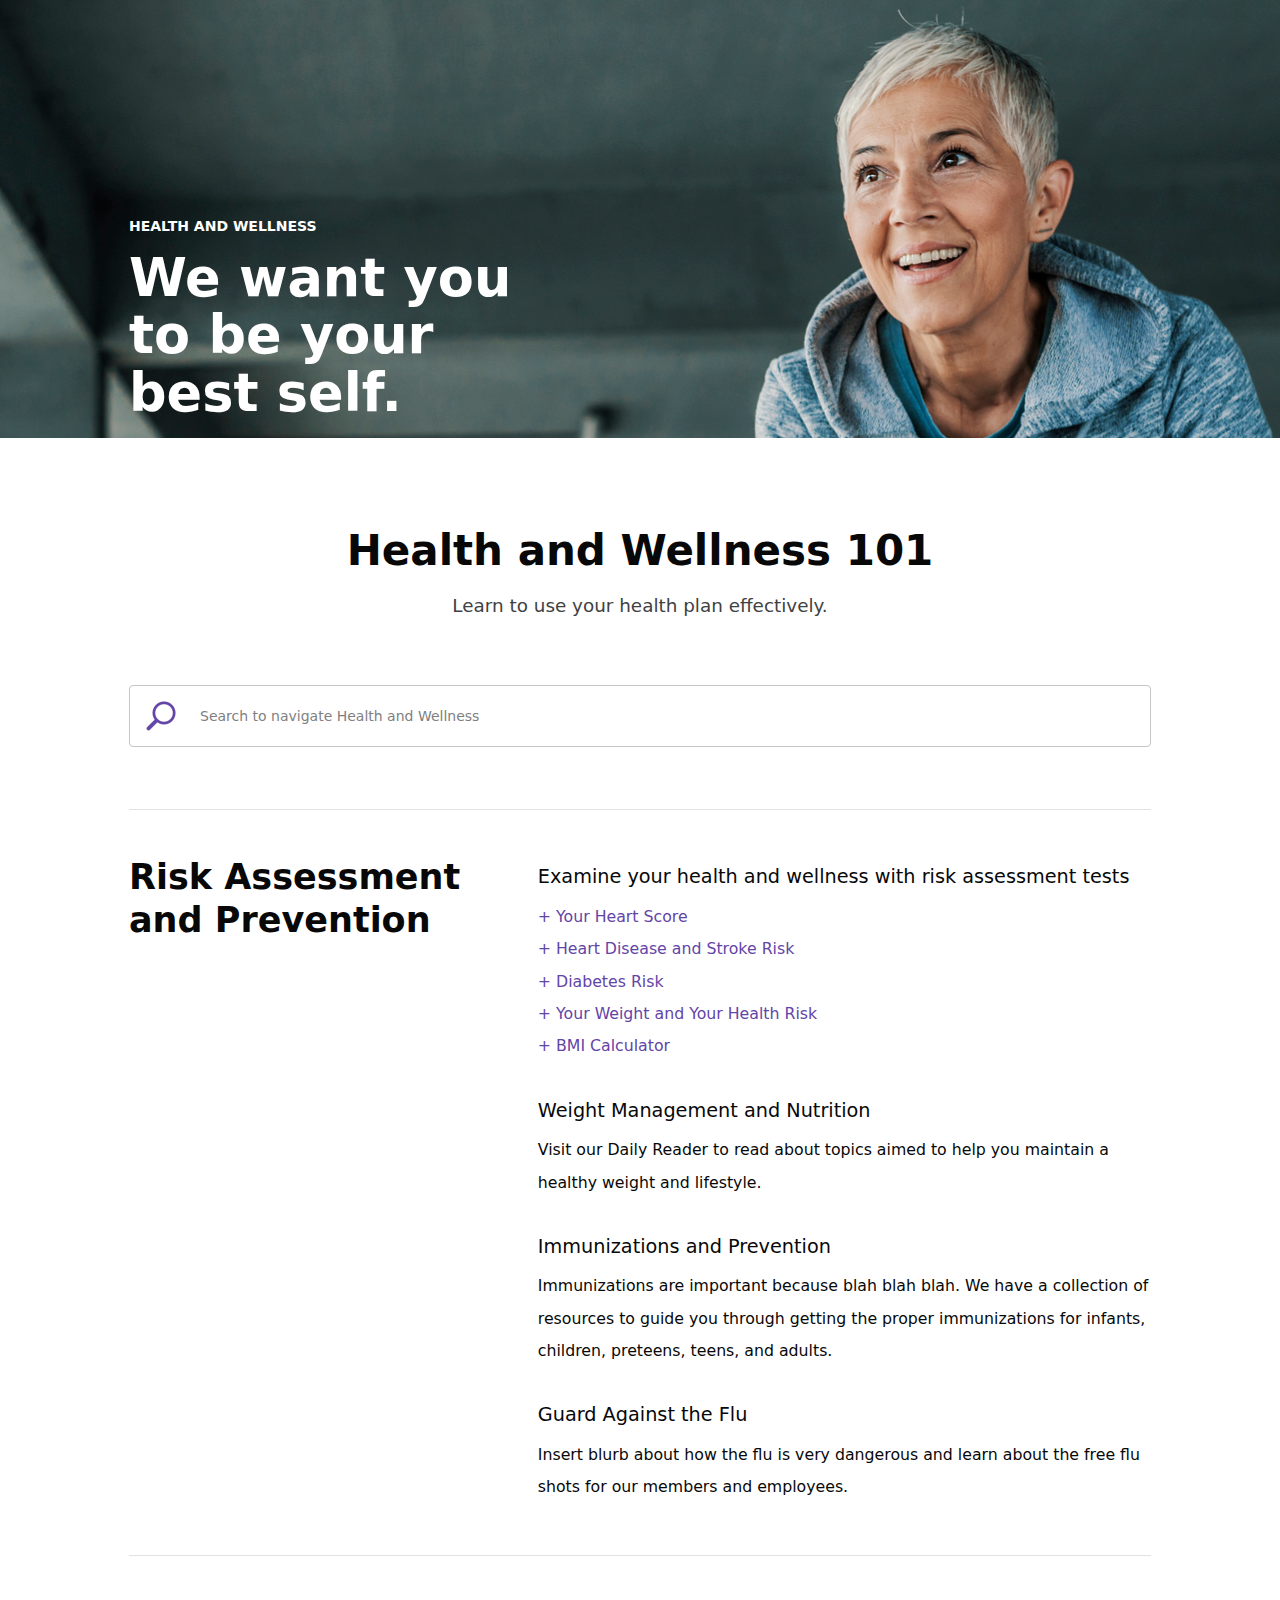
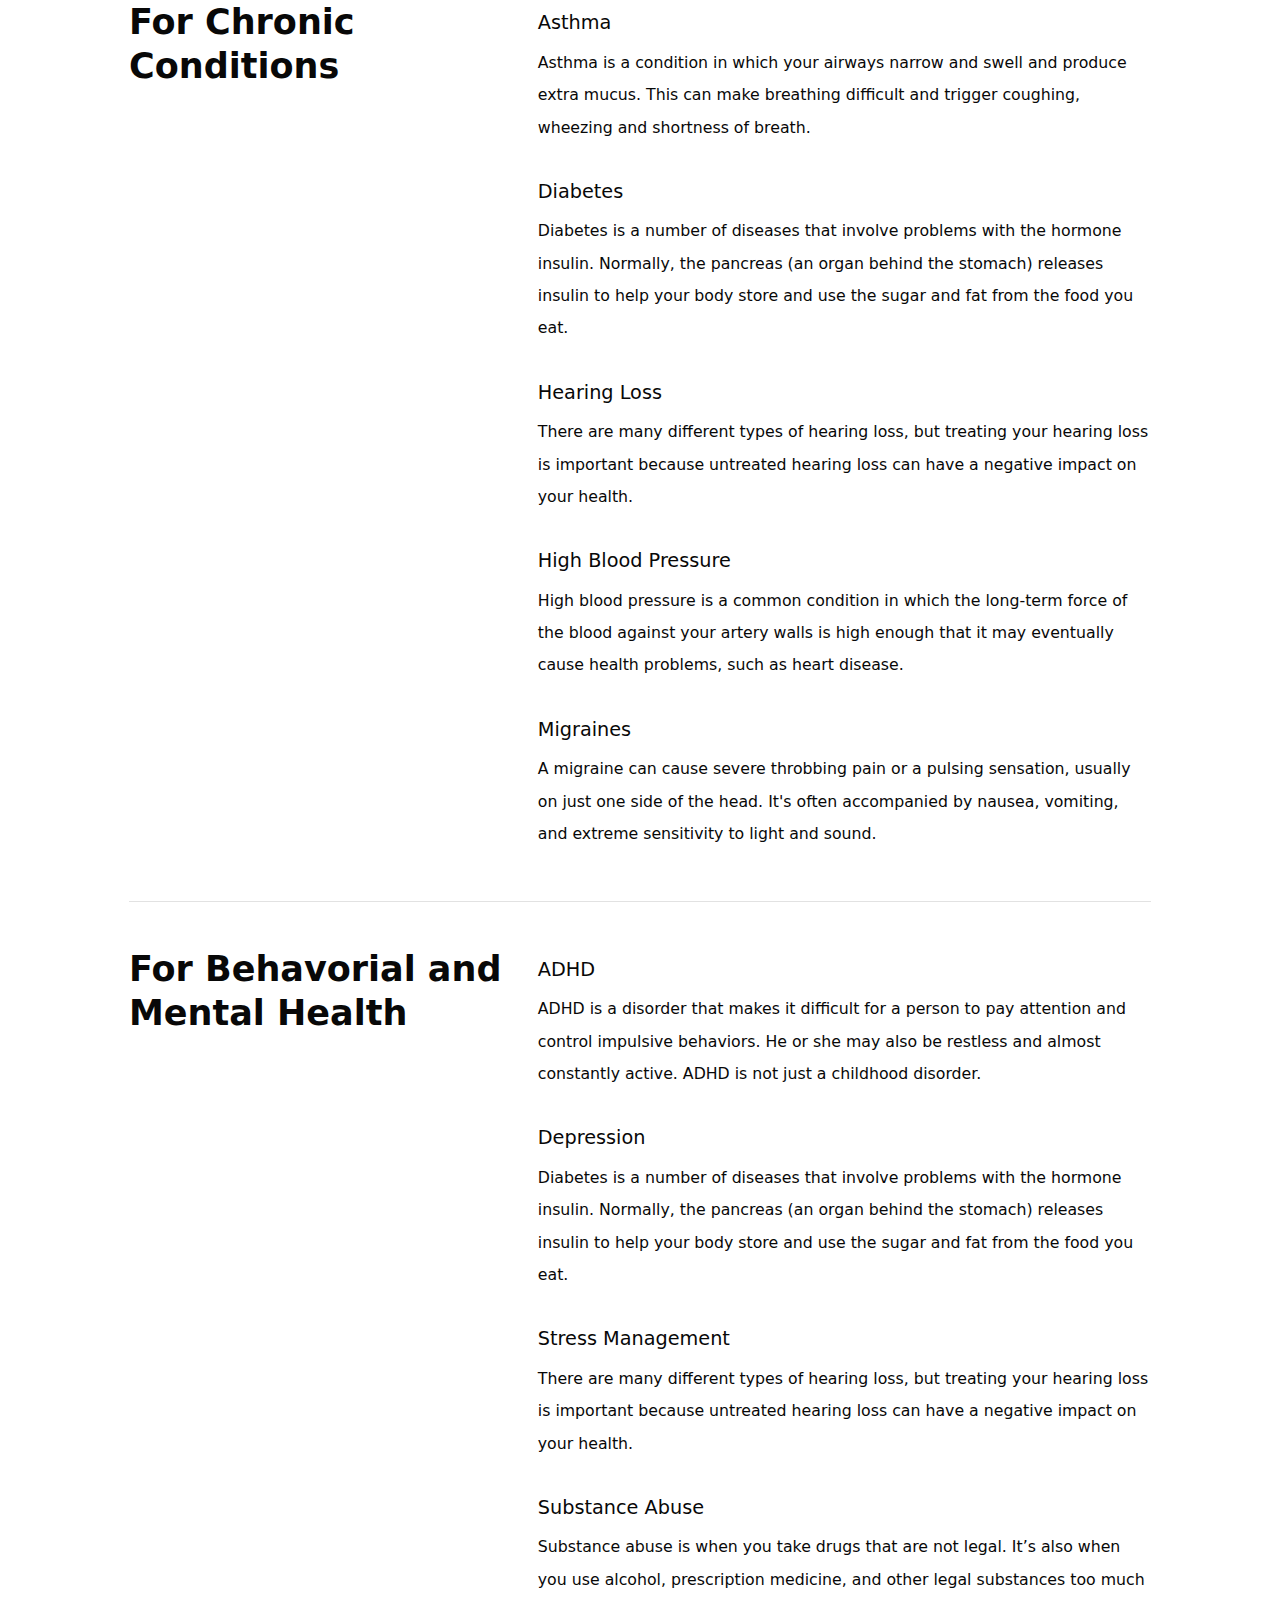
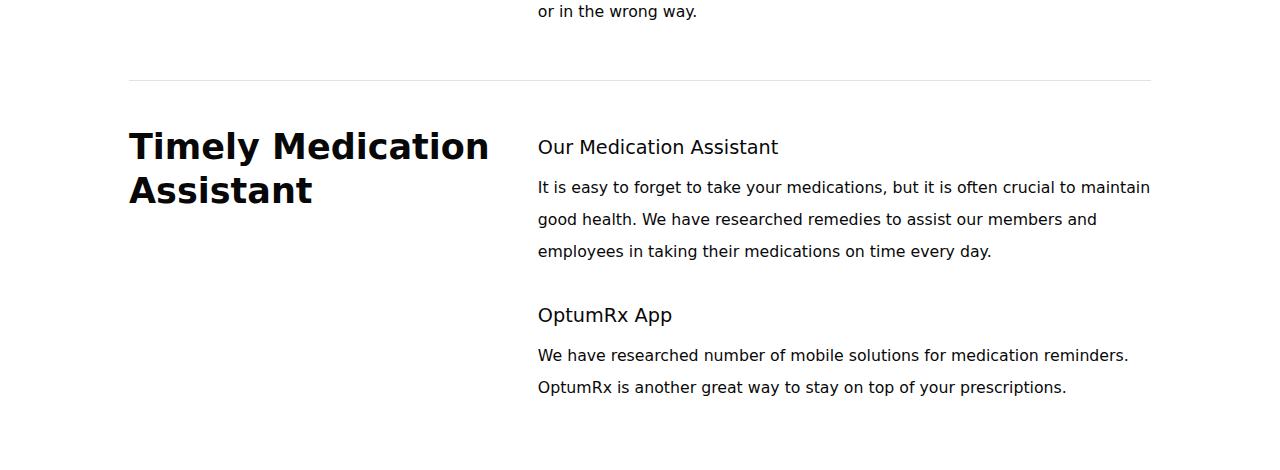
==== index.html @ c387ed1e "initial push" ====
<!DOCTYPE html>
<html>
<head>
	<title>Health and Wellness</title>
	<link rel="stylesheet" type="text/css" href="./styles/css/global.css">
	<link rel="stylesheet" type="text/css" href="./styles/css/page-home.css">
</head>
<body>
	<nav></nav>  <!-- insert nav component here -->
	<header class="home">
		<div class="wrapper">
			<div class="container">
				<p class="sub-header">HEALTH AND WELLNESS</p>
				<h1>We want you to be your best self.</h1>
			</div>
		</div>
	</header>

	<section class="search">
		<div class="wrapper">
			<h1>Health and Wellness 101</h1>
			<p class="sub-text">Learn to use your health plan effectively.</p>
			<input list="search" id="main-searchbar" class="main-searchbar" type="text" name="search-bar" placeholder="Search to navigate Health and Wellness">
			<div id="results">
				<div class="container">
					<h2>ADHD</h2>
					<h2>BMI Calculator</h2>
					<h2>Depression</h2>
					<h2>Diabetes</h2>
					<h2>Diabetes Risk Tool</h2>
					<h2>For Behavorial and Mental Health</h2>
					<h2>For Chronic Conditions</h2>
					<h2>Guard Against the Flu</h2>
					<h2>Hearing Loss</h2>
					<h2>Heart Disease</h2>
					<h2>Immunizations and Prevention</h2>
					<h2>Migraines</h2>
					<h2>OptumRx App</h2>
					<h2>Our Medication Assistant</h2>
					<h2>Risk Assessment and Revention</h2>
					<h2>Stress Management</h2>
					<h2>Stroke Risk</h2>
					<h2>Substance Abuse</h2>
					<h2>Timely Medication Assistant</h2>
					<h2>Weight Management and Nutrition</h2>
					<h2>Your Heart Score</h2>
					<h2>Your Weight and Your Health Risk</h2>
				</div>
			</div>
		</div>
	</section>

	<section class="default-contents">
		<div class="wrapper">
			<div class="outer-container">
				<div class="left">
					<h2>Risk Assessment and Prevention</h2>
				</div>
				<div class="right">
					<div class="inner-container">
						<h3>Examine your health and wellness with risk assessment tests</h3>
						<p class="external-link">+ Your Heart Score</p>
						<p class="external-link">+ Heart Disease and Stroke Risk</p>
						<p class="external-link">+ Diabetes Risk</p>
						<p class="external-link">+ Your Weight and Your Health Risk</p>
						<p class="external-link">+ BMI Calculator</p>
					</div>
					<div class="inner-container">
						<h3>Weight Management and Nutrition</h3>
						<p class="description">Visit our Daily Reader to read about topics aimed to help you maintain a healthy weight and lifestyle.</p>
					</div>
					<div class="inner-container">
						<h3>Immunizations and Prevention</h3>
						<p class="description">Immunizations are important because blah blah blah. We have a collection of resources to guide you through getting the proper immunizations for infants, children, preteens, teens, and adults.</p>
					</div>
					<div class="inner-container">
						<h3>Guard Against the Flu</h3>
						<p class="description">Insert blurb about how the flu is very dangerous and learn about the free flu shots for our members and employees.</p>
					</div>
				</div>
			</div>
			<div class="outer-container">
				<div class="left">
					<h2>For Chronic Conditions</h2>
				</div>
				<div class="right">
					<div class="inner-container">
						<h3>Asthma</h3>
						<p class="description">Asthma is a condition in which your airways narrow and swell and produce extra mucus. This can make breathing difficult and trigger coughing, wheezing and shortness of breath.</p>
					</div>
					<div class="inner-container">
						<h3>Diabetes</h3>
						<p class="description">Diabetes is a number of diseases that involve problems with the hormone insulin. Normally, the pancreas (an organ behind the stomach) releases insulin to help your body store and use the sugar and fat from the food you eat.</p>
					</div>
					<div class="inner-container">
						<h3>Hearing Loss</h3>
						<p class="description">There are many different types of hearing loss, but treating your hearing loss is important  because untreated hearing loss can have a negative impact on your health.</p>
					</div>
					<div class="inner-container">
						<h3>High Blood Pressure</h3>
						<p class="description">High blood pressure is a common condition in which the long-term force of the blood against your artery walls is high enough that it may eventually cause health problems, such as heart disease.</p>
					</div>
					<div class="inner-container">
						<h3>Migraines</h3>
						<p class="description">A migraine can cause severe throbbing pain or a pulsing sensation, usually on just one side of the head. It's often accompanied by nausea, vomiting, and extreme sensitivity to light and sound.</p>
					</div>
				</div>
			</div>
			<div class="outer-container">
				<div class="left">
					<h2>For Behavorial and Mental Health</h2>
				</div>
				<div class="right">
					<div class="inner-container">
						<h3>ADHD</h3>
						<p class="description">ADHD is a disorder that makes it difficult for a person to pay attention and control impulsive behaviors. He or she may also be restless and almost constantly active. ADHD is not just a childhood disorder. </p>
					</div>
					<div class="inner-container">
						<h3>Depression</h3>
						<p class="description">Diabetes is a number of diseases that involve problems with the hormone insulin. Normally, the pancreas (an organ behind the stomach) releases insulin to help your body store and use the sugar and fat from the food you eat.</p>
					</div>
					<div class="inner-container">
						<h3>Stress Management</h3>
						<p class="description">There are many different types of hearing loss, but treating your hearing loss is important  because untreated hearing loss can have a negative impact on your health.</p>
					</div>
					<div class="inner-container">
						<h3>Substance Abuse</h3>
						<p class="description">Substance abuse is when you take drugs that are not legal. It’s also when you use alcohol, prescription medicine, and other legal substances too much or in the wrong way.</p>
					</div>
				</div>
			</div>
			<div class="outer-container">
				<div class="left">
					<h2>Timely Medication Assistant</h2>
				</div>
				<div class="right">
					<div class="inner-container">
						<h3>Our Medication Assistant</h3>
						<p class="description">It is easy to forget to take your medications, but it is often crucial to maintain good health. We have researched remedies to assist our members and employees in taking their medications on time every day.</p>
					</div>
					<div class="inner-container">
						<h3>OptumRx App</h3>
						<p class="description">We have researched number of mobile solutions for medication reminders. OptumRx is another great way to stay on top of your prescriptions.</p>
					</div>
				</div>
			</div>
		</div>
	</section>

	<script src="https://ajax.googleapis.com/ajax/libs/jquery/3.3.1/jquery.min.js"></script>
	<script type="text/javascript" src="./js/page-home.js"></script>

</body>
</html>
---- styles/css/global.css ----
.hover{-o-transition:all .2s ease-in-out;-ms-transition:all .2s ease-in-out;-moz-transition:all .2s ease-in-out;-webkit-transition:all .2s ease-in-out}html,body,div,section,header,main,h1,h2,h3,h4,p,span,input{font-size:14px;font-family:system-ui,-apple-system,BlinkMacSystemFont,sans-serif;margin:0;padding:0}div.wrapper{box-sizing:border-box;margin:0 auto;max-width:75rem;padding:1rem}div.clear{clear:both}input:focus{outline:none}input:focus::-webkit-input-placeholder{opacity:0}
/*# sourceMappingURL=global.css.map */
---- styles/css/page-home.css ----
.hover{-o-transition:all .2s ease-in-out;-ms-transition:all .2s ease-in-out;-moz-transition:all .2s ease-in-out;-webkit-transition:all .2s ease-in-out}html,body,div,section,header,main,h1,h2,h3,h4,p,span,input{font-size:14px;font-family:system-ui,-apple-system,BlinkMacSystemFont,sans-serif;margin:0;padding:0}div.wrapper{box-sizing:border-box;margin:0 auto;max-width:75rem;padding:1rem}div.clear{clear:both}input:focus{outline:none}input:focus::-webkit-input-placeholder{opacity:0}header h1{color:#fff;font-size:3.75rem;font-weight:600}header p.sub-header{color:#fff;font-weight:600;line-height:1.1875rem;margin-bottom:1rem}section h1{color:#080808;font-size:3rem;line-height:4.125rem}section p.sub-text{color:#404142;font-size:1.3125rem;line-height:1.8125rem}header.home{background-image:url("../../assets/home-assets/header-home.jpg");background-repeat:no-repeat;background-position:70% 17%;background-size:fill;height:31.25rem;width:100%}header.home div.container{position:relative;top:50%;transform:translateY(100%)}header.home div.container h1{line-height:4.125rem;max-width:29.4375rem}section.search h1{margin-top:5rem;text-align:center}section.search p.sub-text{text-align:center;margin-top:1rem}section.search input.main-searchbar{background-image:url("../../assets/home-assets/search-icon.png");background-repeat:no-repeat;background-position:1.125em 50%;border:1px solid #C4C6C6;box-sizing:border-box;border-radius:4px;font-size:1rem;margin-top:4.75rem;margin-bottom:2.4375rem;padding:1.5625rem 5rem;width:100%}section.search input.main-searchbar::placeholder{color:#7F7F7F;font-size:1rem}section.search div#results{box-sizing:border-box;padding-bottom:4.25rem}section.search div#results h2{font-weight:400;font-size:1.42857143rem;line-height:4.21428571rem}section.default-contents div.outer-container{border-top:1px solid #E2E2E2;box-sizing:border-box;padding-top:3.25rem;padding-bottom:4.25rem}section.default-contents div.outer-container div.left{box-sizing:border-box;display:inline-block;float:left;padding-right:1em;width:40%}section.default-contents div.outer-container div.left h2{color:#080808;font-size:2.5rem;font-weight:600;line-height:3.125rem}section.default-contents div.outer-container div.right{display:inline-block;height:100px;width:60%}section.default-contents div.outer-container div.right div.inner-container{clear:right;margin-bottom:2.125rem}section.default-contents div.outer-container div.right div.inner-container h3{color:#080808;font-size:1.375rem;font-weight:300;line-height:2.5625rem;margin:0.2em 0 0.3em 0}section.default-contents div.outer-container div.right div.inner-container p.external-link{color:#6344A7;font-size:1.125rem;font-weight:500;line-height:2.3125rem}section.default-contents div.outer-container div.right div.inner-container p.description{color:#080808;font-size:1.125rem;font-weight:300;line-height:2.3125rem}@media only screen and (max-width: 900px){section.default-contents div.outer-container div.left{width:100%}section.default-contents div.outer-container div.left h2{margin-bottom:0.4em}section.default-contents div.outer-container div.right{width:100%}}
/*# sourceMappingURL=page-home.css.map */
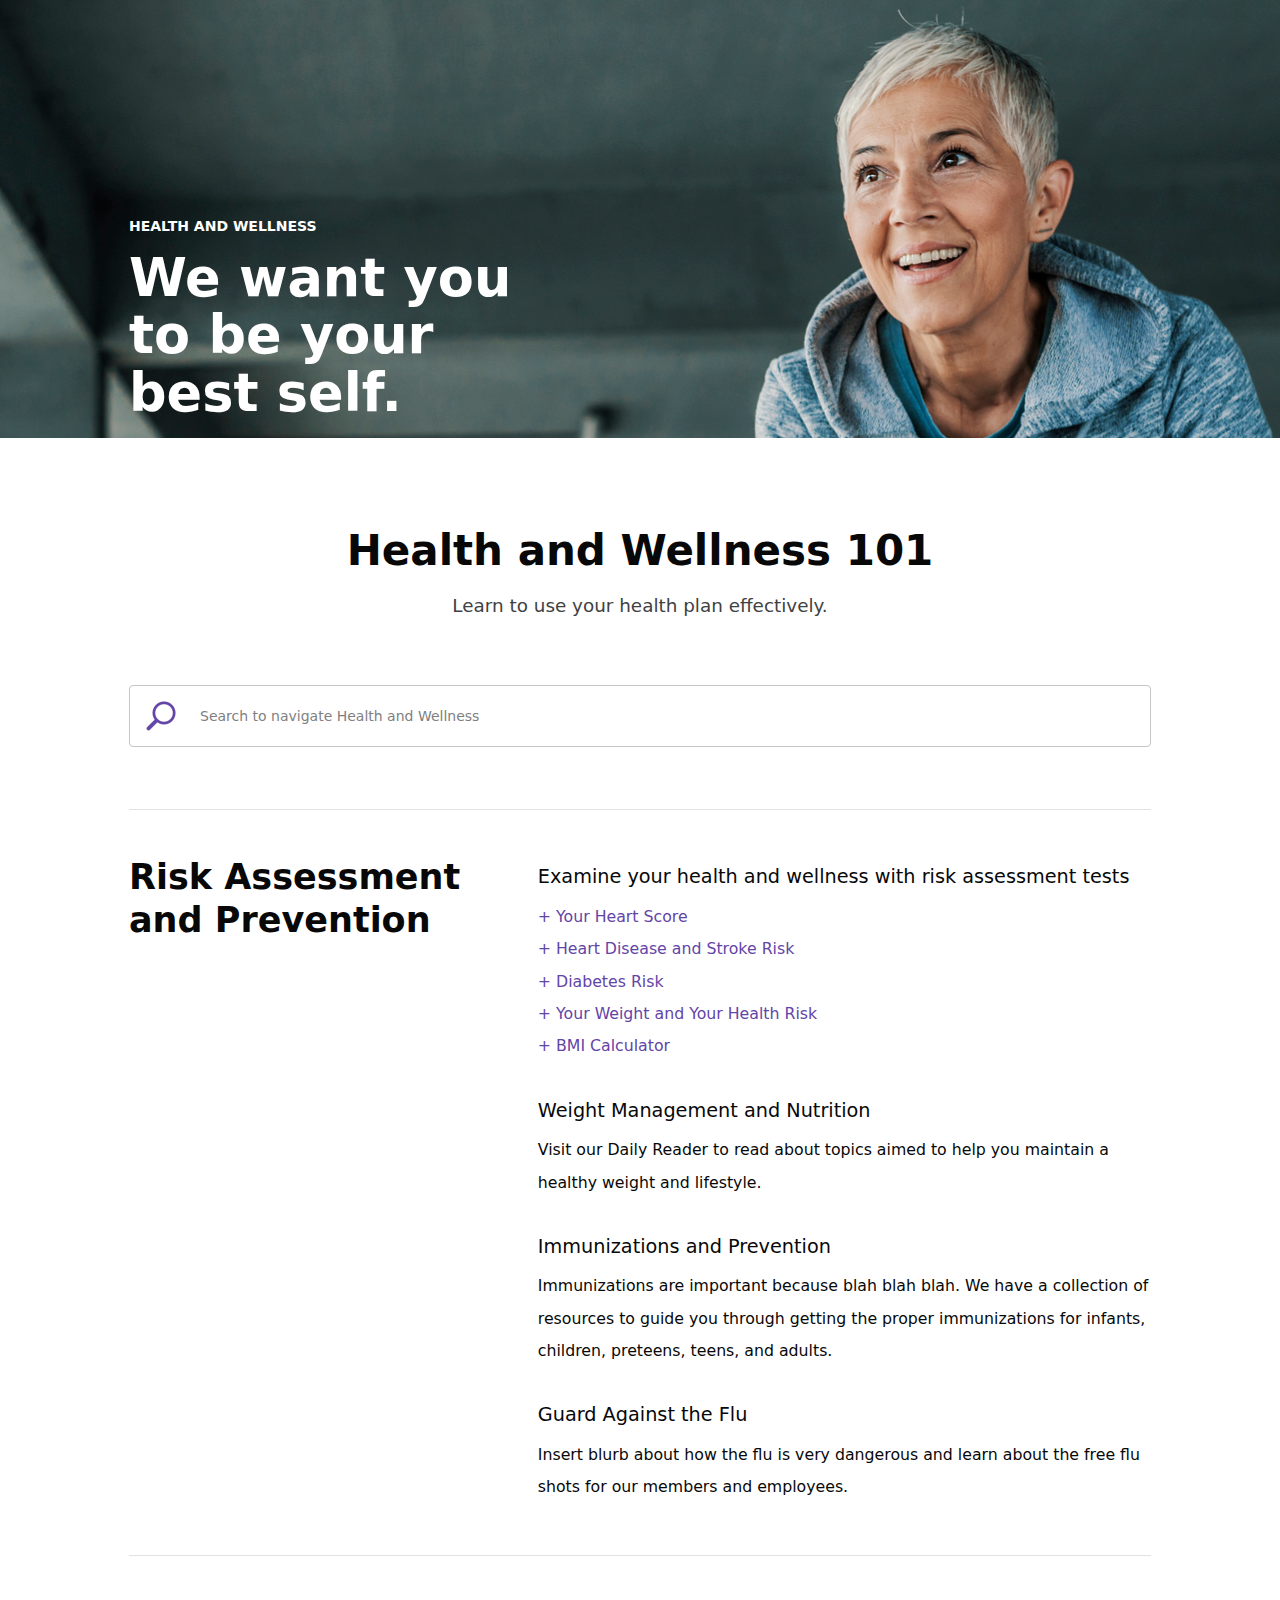
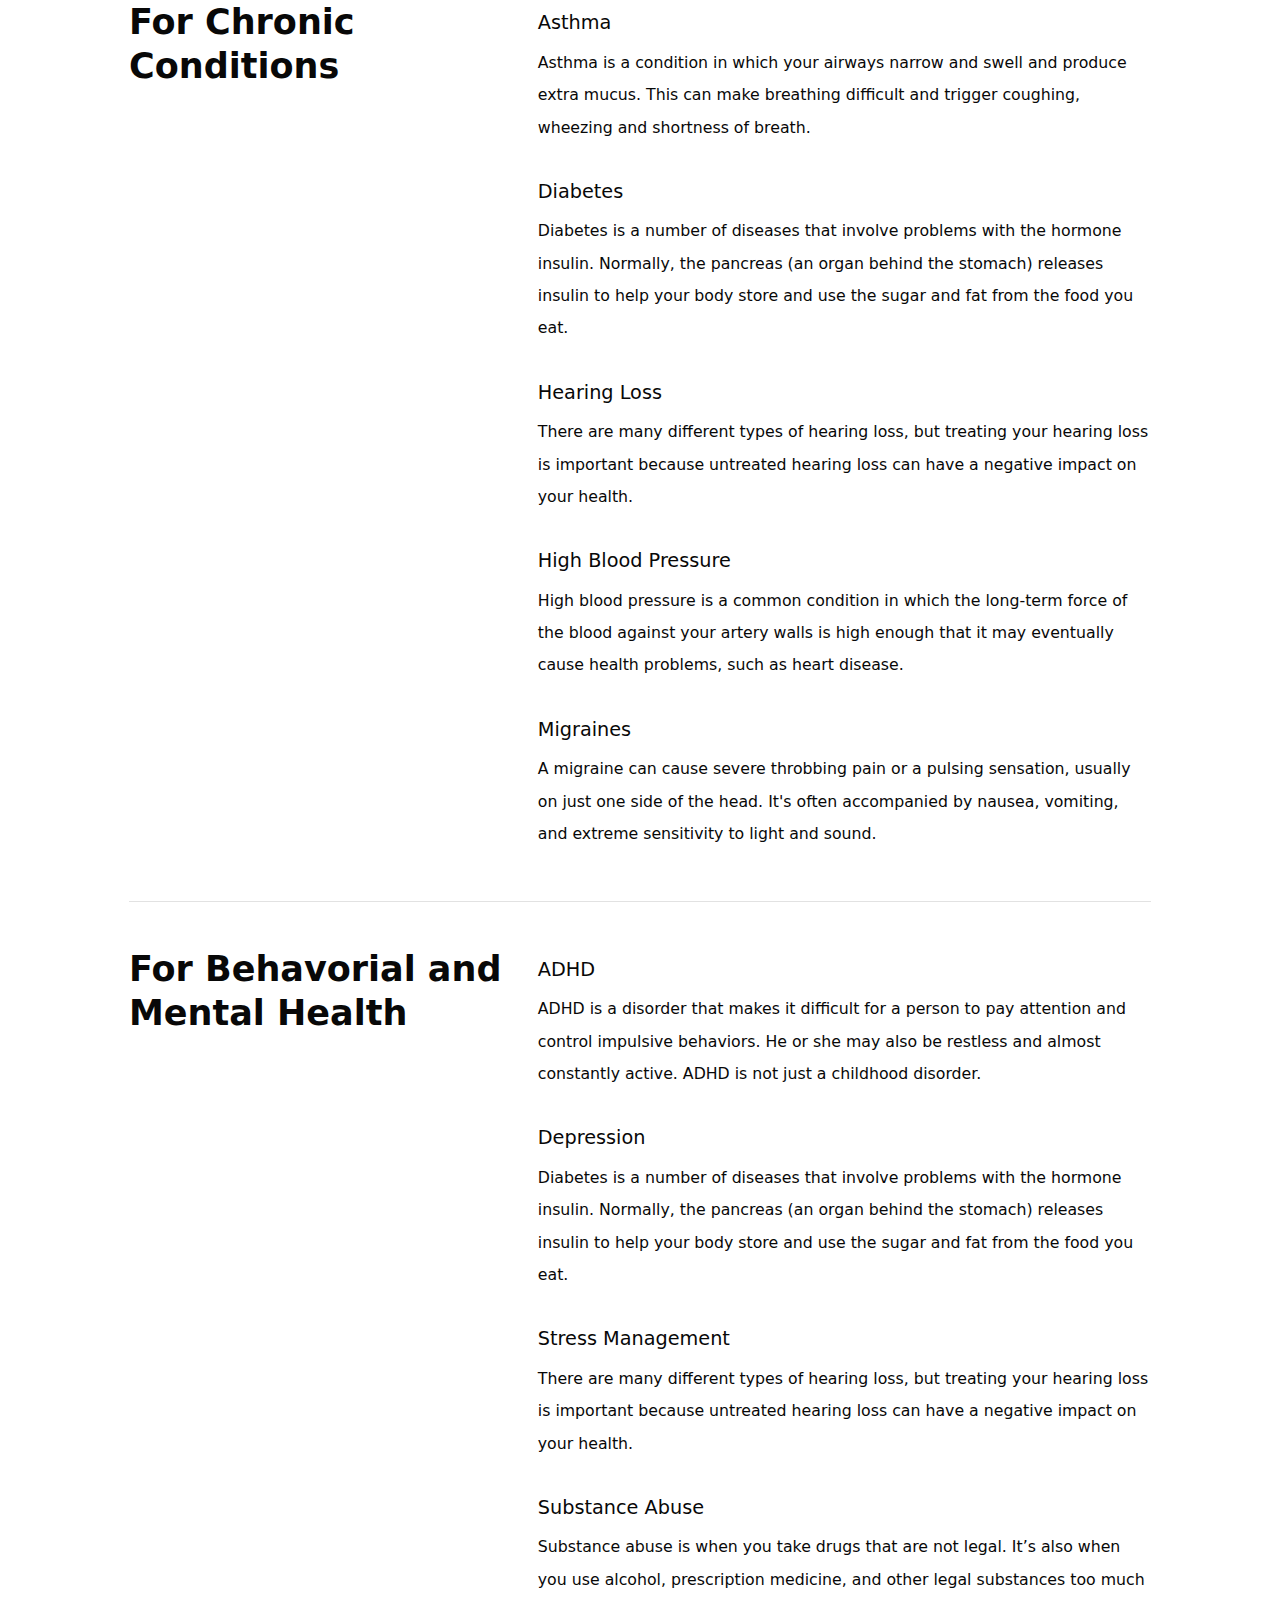
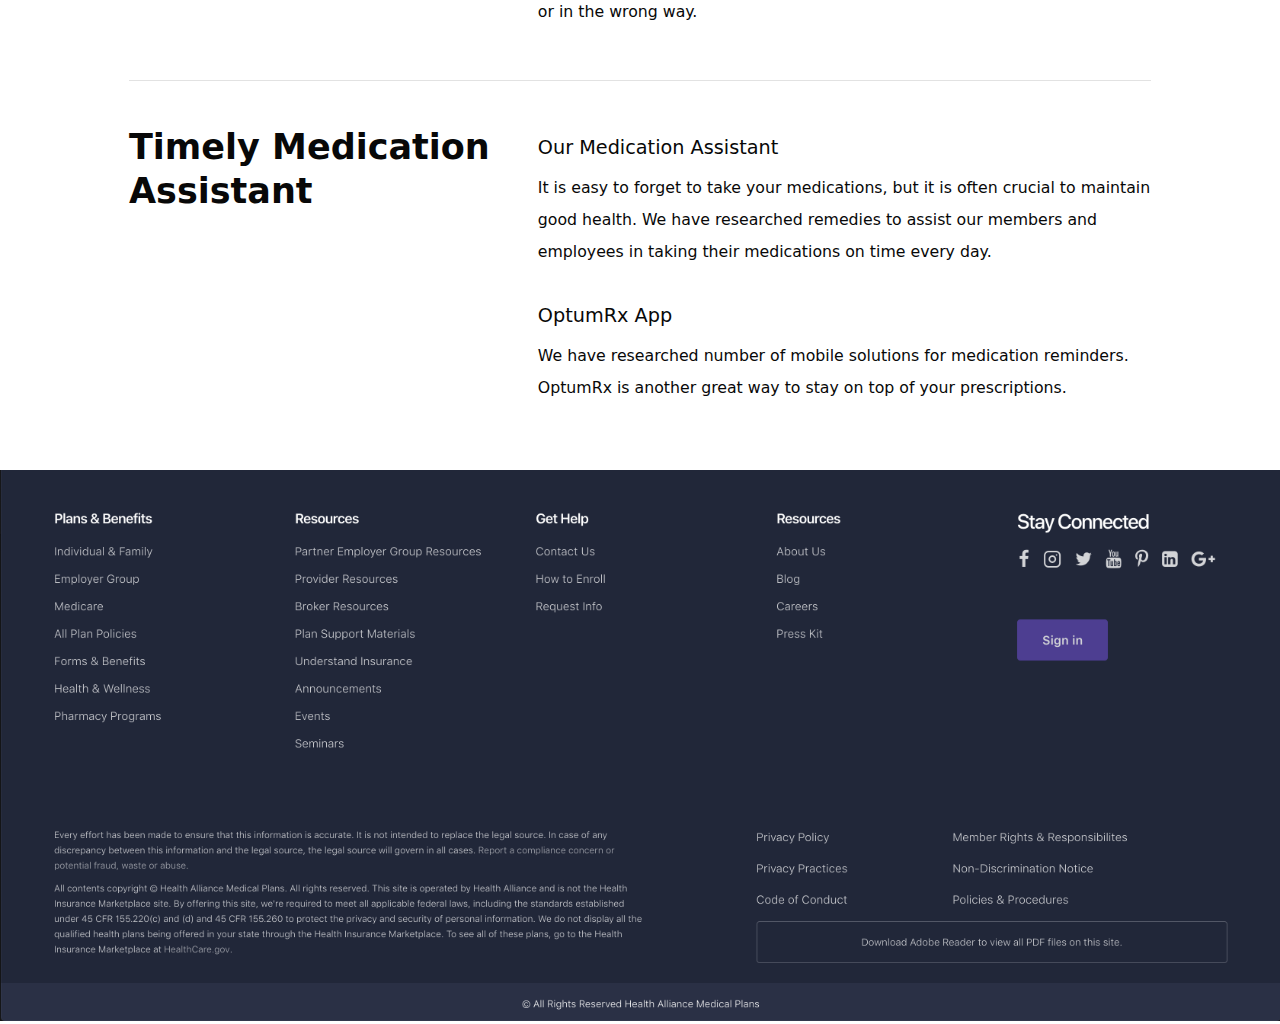
==== commit 455ab16a: "added footer image" ====
--- a/index.html
+++ b/index.html
@@ -33,6 +33,7 @@
 					<h2>Guard Against the Flu</h2>
 					<h2>Hearing Loss</h2>
 					<h2>Heart Disease</h2>
+					<h2>High Blood Pressure</h2>
 					<h2>Immunizations and Prevention</h2>
 					<h2>Migraines</h2>
 					<h2>OptumRx App</h2>
@@ -147,8 +148,11 @@
 		</div>
 	</section>
 
+	<img src="./assets/home-assets/footer.png" class="footer">
+
 	<script src="https://ajax.googleapis.com/ajax/libs/jquery/3.3.1/jquery.min.js"></script>
 	<script type="text/javascript" src="./js/page-home.js"></script>
 
+
 </body>
 </html>--- a/styles/css/global.css
+++ b/styles/css/global.css
@@ -1,2 +1,2 @@
-.hover{-o-transition:all .2s ease-in-out;-ms-transition:all .2s ease-in-out;-moz-transition:all .2s ease-in-out;-webkit-transition:all .2s ease-in-out}html,body,div,section,header,main,h1,h2,h3,h4,p,span,input{font-size:14px;font-family:system-ui,-apple-system,BlinkMacSystemFont,sans-serif;margin:0;padding:0}div.wrapper{box-sizing:border-box;margin:0 auto;max-width:75rem;padding:1rem}div.clear{clear:both}input:focus{outline:none}input:focus::-webkit-input-placeholder{opacity:0}
+.hover{-o-transition:all .2s ease-in-out;-ms-transition:all .2s ease-in-out;-moz-transition:all .2s ease-in-out;-webkit-transition:all .2s ease-in-out}html,body,div,section,header,main,h1,h2,h3,h4,p,span,input{font-size:14px;font-family:system-ui,-apple-system,BlinkMacSystemFont,sans-serif;margin:0;padding:0}div.wrapper{box-sizing:border-box;margin:0 auto;max-width:75rem;padding:1rem}div.clear{clear:both}input:focus{outline:none}input:focus::-webkit-input-placeholder{opacity:0}img.footer{width:100vw}
 /*# sourceMappingURL=global.css.map */
--- a/styles/css/page-home.css
+++ b/styles/css/page-home.css
@@ -1,2 +1,2 @@
-.hover{-o-transition:all .2s ease-in-out;-ms-transition:all .2s ease-in-out;-moz-transition:all .2s ease-in-out;-webkit-transition:all .2s ease-in-out}html,body,div,section,header,main,h1,h2,h3,h4,p,span,input{font-size:14px;font-family:system-ui,-apple-system,BlinkMacSystemFont,sans-serif;margin:0;padding:0}div.wrapper{box-sizing:border-box;margin:0 auto;max-width:75rem;padding:1rem}div.clear{clear:both}input:focus{outline:none}input:focus::-webkit-input-placeholder{opacity:0}header h1{color:#fff;font-size:3.75rem;font-weight:600}header p.sub-header{color:#fff;font-weight:600;line-height:1.1875rem;margin-bottom:1rem}section h1{color:#080808;font-size:3rem;line-height:4.125rem}section p.sub-text{color:#404142;font-size:1.3125rem;line-height:1.8125rem}header.home{background-image:url("../../assets/home-assets/header-home.jpg");background-repeat:no-repeat;background-position:70% 17%;background-size:fill;height:31.25rem;width:100%}header.home div.container{position:relative;top:50%;transform:translateY(100%)}header.home div.container h1{line-height:4.125rem;max-width:29.4375rem}section.search h1{margin-top:5rem;text-align:center}section.search p.sub-text{text-align:center;margin-top:1rem}section.search input.main-searchbar{background-image:url("../../assets/home-assets/search-icon.png");background-repeat:no-repeat;background-position:1.125em 50%;border:1px solid #C4C6C6;box-sizing:border-box;border-radius:4px;font-size:1rem;margin-top:4.75rem;margin-bottom:2.4375rem;padding:1.5625rem 5rem;width:100%}section.search input.main-searchbar::placeholder{color:#7F7F7F;font-size:1rem}section.search div#results{box-sizing:border-box;padding-bottom:4.25rem}section.search div#results h2{font-weight:400;font-size:1.42857143rem;line-height:4.21428571rem}section.default-contents div.outer-container{border-top:1px solid #E2E2E2;box-sizing:border-box;padding-top:3.25rem;padding-bottom:4.25rem}section.default-contents div.outer-container div.left{box-sizing:border-box;display:inline-block;float:left;padding-right:1em;width:40%}section.default-contents div.outer-container div.left h2{color:#080808;font-size:2.5rem;font-weight:600;line-height:3.125rem}section.default-contents div.outer-container div.right{display:inline-block;height:100px;width:60%}section.default-contents div.outer-container div.right div.inner-container{clear:right;margin-bottom:2.125rem}section.default-contents div.outer-container div.right div.inner-container h3{color:#080808;font-size:1.375rem;font-weight:300;line-height:2.5625rem;margin:0.2em 0 0.3em 0}section.default-contents div.outer-container div.right div.inner-container p.external-link{color:#6344A7;font-size:1.125rem;font-weight:500;line-height:2.3125rem}section.default-contents div.outer-container div.right div.inner-container p.description{color:#080808;font-size:1.125rem;font-weight:300;line-height:2.3125rem}@media only screen and (max-width: 900px){section.default-contents div.outer-container div.left{width:100%}section.default-contents div.outer-container div.left h2{margin-bottom:0.4em}section.default-contents div.outer-container div.right{width:100%}}
+.hover{-o-transition:all .2s ease-in-out;-ms-transition:all .2s ease-in-out;-moz-transition:all .2s ease-in-out;-webkit-transition:all .2s ease-in-out}html,body,div,section,header,main,h1,h2,h3,h4,p,span,input{font-size:14px;font-family:system-ui,-apple-system,BlinkMacSystemFont,sans-serif;margin:0;padding:0}div.wrapper{box-sizing:border-box;margin:0 auto;max-width:75rem;padding:1rem}div.clear{clear:both}input:focus{outline:none}input:focus::-webkit-input-placeholder{opacity:0}img.footer{width:100vw}header h1{color:#fff;font-size:3.75rem;font-weight:600}header p.sub-header{color:#fff;font-weight:600;line-height:1.1875rem;margin-bottom:1rem}section h1{color:#080808;font-size:3rem;line-height:4.125rem}section p.sub-text{color:#404142;font-size:1.3125rem;line-height:1.8125rem}header.home{background-image:url("../../assets/home-assets/header-home.jpg");background-repeat:no-repeat;background-position:70% 17%;background-size:fill;height:31.25rem;width:100%}header.home div.container{position:relative;top:50%;transform:translateY(100%)}header.home div.container h1{line-height:4.125rem;max-width:29.4375rem}section.search h1{margin-top:5rem;text-align:center}section.search p.sub-text{text-align:center;margin-top:1rem}section.search input.main-searchbar{background-image:url("../../assets/home-assets/search-icon.png");background-repeat:no-repeat;background-position:1.125em 50%;border:1px solid #C4C6C6;box-sizing:border-box;border-radius:4px;font-size:1rem;margin-top:4.75rem;margin-bottom:2.4375rem;padding:1.5625rem 5rem;width:100%}section.search input.main-searchbar::placeholder{color:#7F7F7F;font-size:1rem}section.search div#results{box-sizing:border-box;padding-bottom:4.25rem}section.search div#results h2{font-weight:400;font-size:1.42857143rem;line-height:4.21428571rem}section.default-contents div.outer-container{border-top:1px solid #E2E2E2;box-sizing:border-box;padding-top:3.25rem;padding-bottom:4.25rem}section.default-contents div.outer-container div.left{box-sizing:border-box;display:inline-block;float:left;padding-right:1em;width:40%}section.default-contents div.outer-container div.left h2{color:#080808;font-size:2.5rem;font-weight:600;line-height:3.125rem}section.default-contents div.outer-container div.right{display:inline-block;height:100px;width:60%}section.default-contents div.outer-container div.right div.inner-container{clear:right;margin-bottom:2.125rem}section.default-contents div.outer-container div.right div.inner-container h3{color:#080808;font-size:1.375rem;font-weight:300;line-height:2.5625rem;margin:0.2em 0 0.3em 0}section.default-contents div.outer-container div.right div.inner-container p.external-link{color:#6344A7;font-size:1.125rem;font-weight:500;line-height:2.3125rem}section.default-contents div.outer-container div.right div.inner-container p.description{color:#080808;font-size:1.125rem;font-weight:300;line-height:2.3125rem}@media only screen and (max-width: 900px){section.default-contents div.outer-container div.left{width:100%}section.default-contents div.outer-container div.left h2{margin-bottom:0.4em}section.default-contents div.outer-container div.right{width:100%}}
 /*# sourceMappingURL=page-home.css.map */
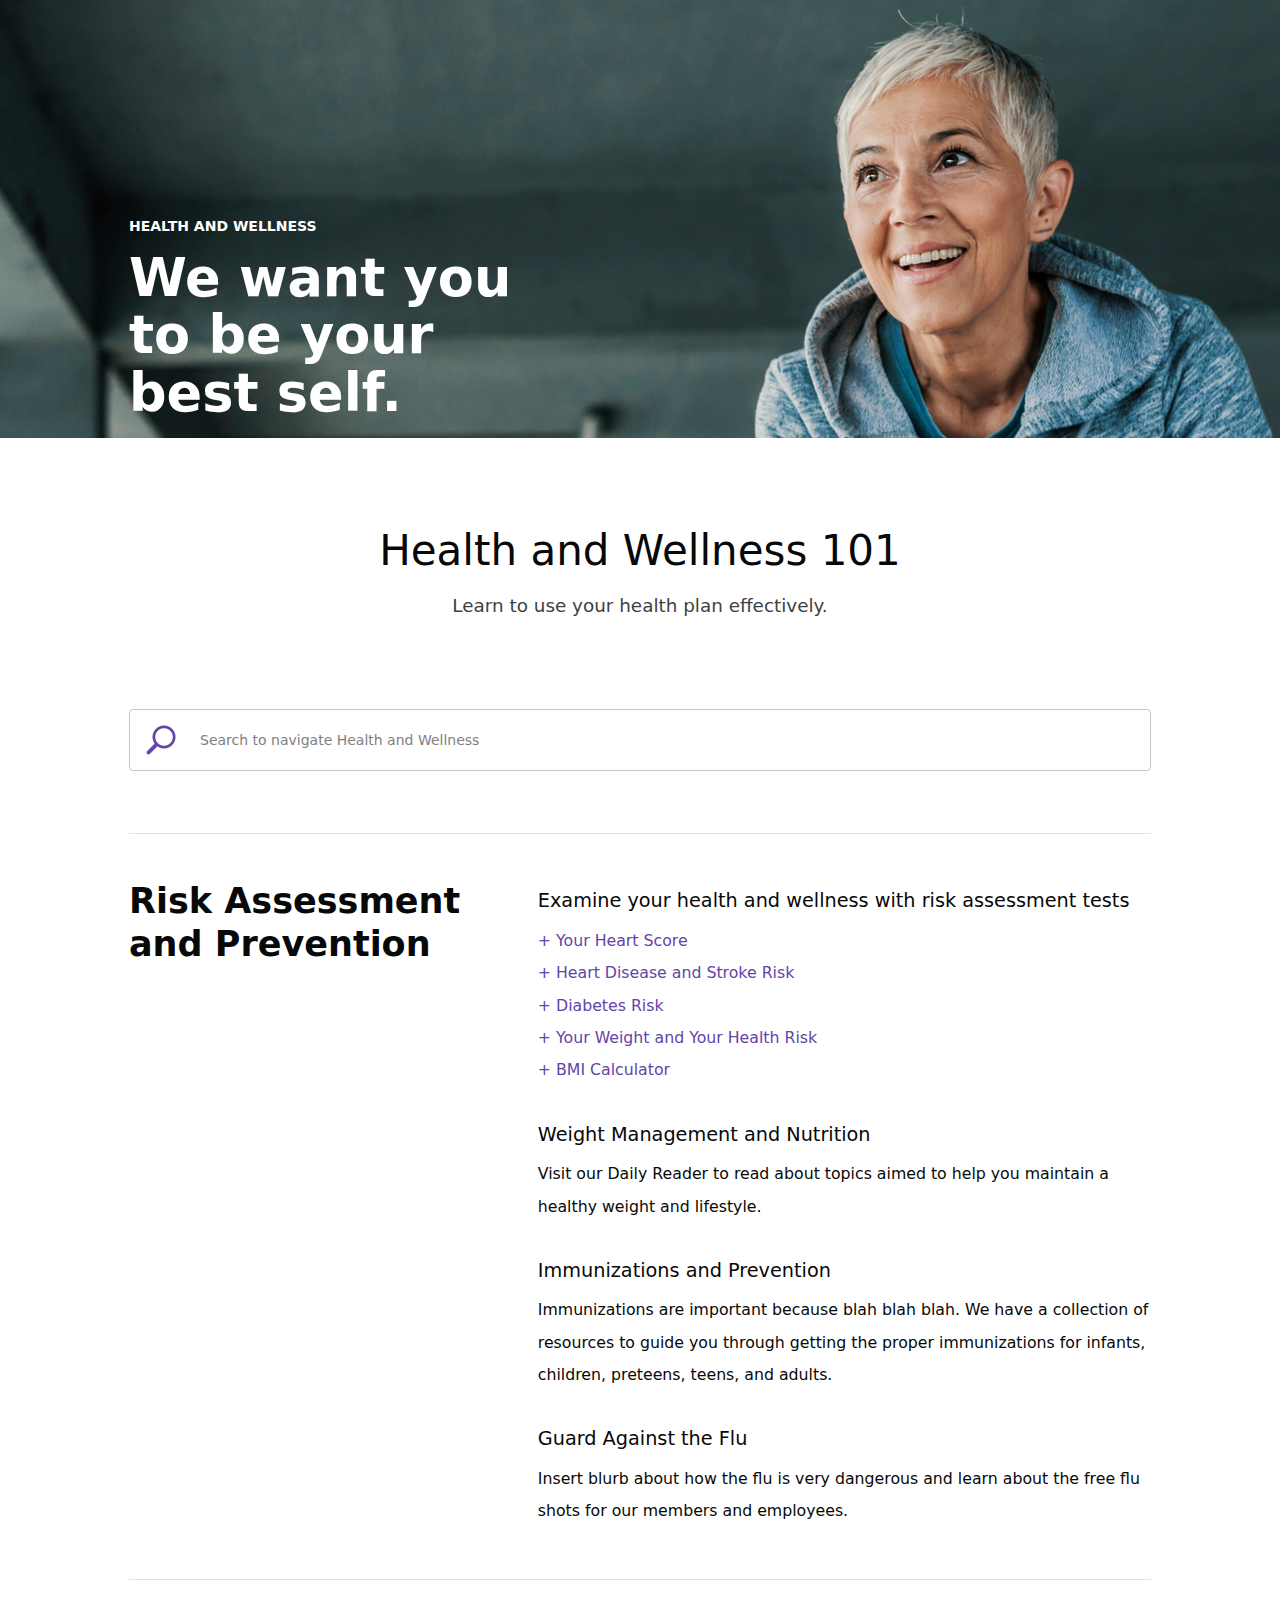
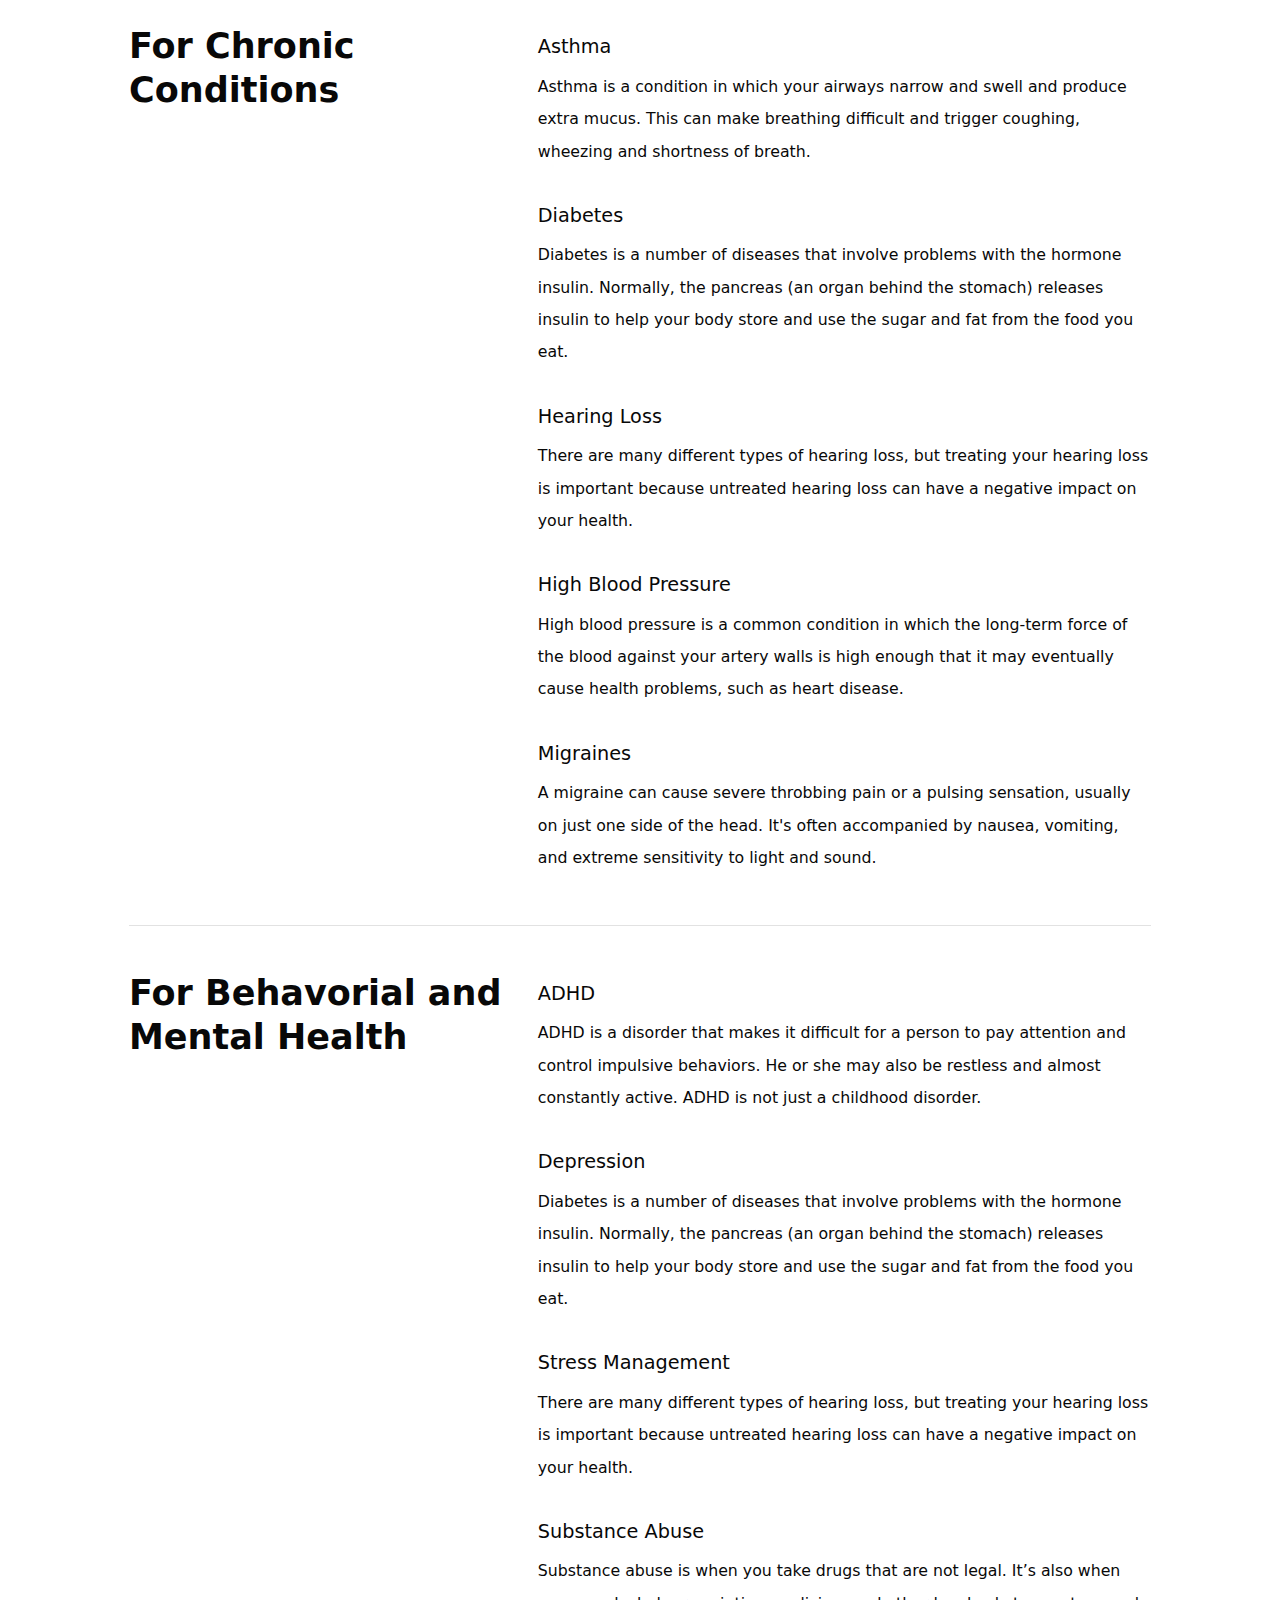
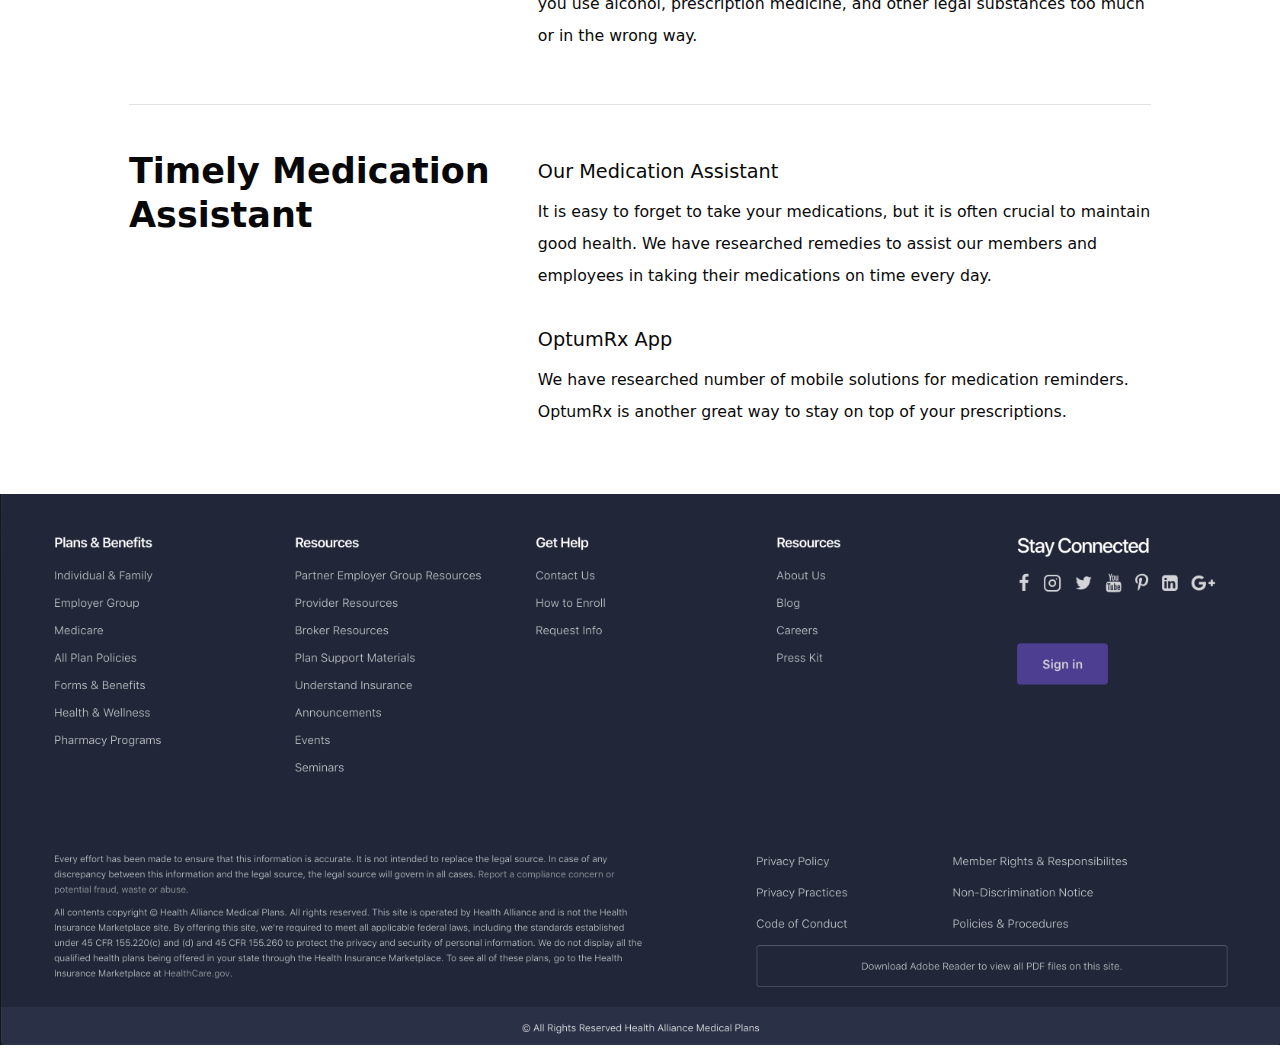
==== commit 6a61c038: "added risk-assessment page" ====
--- a/index.html
+++ b/index.html
@@ -3,6 +3,7 @@
 <head>
 	<title>Health and Wellness</title>
 	<link rel="stylesheet" type="text/css" href="./styles/css/global.css">
+	<link rel="stylesheet" type="text/css" href="./styles/css/main.css">
 	<link rel="stylesheet" type="text/css" href="./styles/css/page-home.css">
 </head>
 <body>
@@ -24,6 +25,7 @@
 			<div id="results">
 				<div class="container">
 					<h2>ADHD</h2>
+					<h2>Asthma</h2>
 					<h2>BMI Calculator</h2>
 					<h2>Depression</h2>
 					<h2>Diabetes</h2>
@@ -38,7 +40,7 @@
 					<h2>Migraines</h2>
 					<h2>OptumRx App</h2>
 					<h2>Our Medication Assistant</h2>
-					<h2>Risk Assessment and Revention</h2>
+					<h2>Risk Assessment and Prevention</h2>
 					<h2>Stress Management</h2>
 					<h2>Stroke Risk</h2>
 					<h2>Substance Abuse</h2>
--- a/styles/css/main.css
+++ b/styles/css/main.css
@@ -0,0 +1,2 @@
+.hover{-o-transition:all .2s ease-in-out;-ms-transition:all .2s ease-in-out;-moz-transition:all .2s ease-in-out;-webkit-transition:all .2s ease-in-out}html,body,div,section,header,main,h1,h2,h3,h4,p,span,input{font-size:14px;font-family:system-ui,-apple-system,BlinkMacSystemFont,sans-serif;margin:0;padding:0}div.wrapper{box-sizing:border-box;margin:0 auto;max-width:75rem;padding:1rem}div.clear{clear:both}input:focus{outline:none}input:focus::-webkit-input-placeholder{opacity:0}img.footer{width:100vw}header h1{color:#fff;font-size:3.75rem;font-weight:600}header p.sub-header{color:#fff;font-weight:600;line-height:1.1875rem;margin-bottom:1rem}section h1{color:#080808;font-size:3rem;font-weight:500;line-height:4.125rem}section h2{color:#080808;font-size:2.5rem;font-weight:600;line-height:3.125rem;margin-bottom:1.57142857rem}section h3{color:#080808;font-size:1.57142857rem;font-weight:600}section p.sub-header{color:#5E4F9D;font-size:1.42857143rem;font-weight:600;letter-spacing:-0.032142857rem;line-height:2rem;margin-bottom:1.42857143rem}section p.sub-text{color:#404142;font-size:1.3125rem;line-height:1.8125rem;margin-bottom:1.71428571rem}section p.external-link{color:#6344A7;font-size:1.125rem;font-weight:500;line-height:2.3125rem}
+/*# sourceMappingURL=main.css.map */
--- a/styles/css/page-home.css
+++ b/styles/css/page-home.css
@@ -1,2 +1,2 @@
-.hover{-o-transition:all .2s ease-in-out;-ms-transition:all .2s ease-in-out;-moz-transition:all .2s ease-in-out;-webkit-transition:all .2s ease-in-out}html,body,div,section,header,main,h1,h2,h3,h4,p,span,input{font-size:14px;font-family:system-ui,-apple-system,BlinkMacSystemFont,sans-serif;margin:0;padding:0}div.wrapper{box-sizing:border-box;margin:0 auto;max-width:75rem;padding:1rem}div.clear{clear:both}input:focus{outline:none}input:focus::-webkit-input-placeholder{opacity:0}img.footer{width:100vw}header h1{color:#fff;font-size:3.75rem;font-weight:600}header p.sub-header{color:#fff;font-weight:600;line-height:1.1875rem;margin-bottom:1rem}section h1{color:#080808;font-size:3rem;line-height:4.125rem}section p.sub-text{color:#404142;font-size:1.3125rem;line-height:1.8125rem}header.home{background-image:url("../../assets/home-assets/header-home.jpg");background-repeat:no-repeat;background-position:70% 17%;background-size:fill;height:31.25rem;width:100%}header.home div.container{position:relative;top:50%;transform:translateY(100%)}header.home div.container h1{line-height:4.125rem;max-width:29.4375rem}section.search h1{margin-top:5rem;text-align:center}section.search p.sub-text{text-align:center;margin-top:1rem}section.search input.main-searchbar{background-image:url("../../assets/home-assets/search-icon.png");background-repeat:no-repeat;background-position:1.125em 50%;border:1px solid #C4C6C6;box-sizing:border-box;border-radius:4px;font-size:1rem;margin-top:4.75rem;margin-bottom:2.4375rem;padding:1.5625rem 5rem;width:100%}section.search input.main-searchbar::placeholder{color:#7F7F7F;font-size:1rem}section.search div#results{box-sizing:border-box;padding-bottom:4.25rem}section.search div#results h2{font-weight:400;font-size:1.42857143rem;line-height:4.21428571rem}section.default-contents div.outer-container{border-top:1px solid #E2E2E2;box-sizing:border-box;padding-top:3.25rem;padding-bottom:4.25rem}section.default-contents div.outer-container div.left{box-sizing:border-box;display:inline-block;float:left;padding-right:1em;width:40%}section.default-contents div.outer-container div.left h2{color:#080808;font-size:2.5rem;font-weight:600;line-height:3.125rem}section.default-contents div.outer-container div.right{display:inline-block;height:100px;width:60%}section.default-contents div.outer-container div.right div.inner-container{clear:right;margin-bottom:2.125rem}section.default-contents div.outer-container div.right div.inner-container h3{color:#080808;font-size:1.375rem;font-weight:300;line-height:2.5625rem;margin:0.2em 0 0.3em 0}section.default-contents div.outer-container div.right div.inner-container p.external-link{color:#6344A7;font-size:1.125rem;font-weight:500;line-height:2.3125rem}section.default-contents div.outer-container div.right div.inner-container p.description{color:#080808;font-size:1.125rem;font-weight:300;line-height:2.3125rem}@media only screen and (max-width: 900px){section.default-contents div.outer-container div.left{width:100%}section.default-contents div.outer-container div.left h2{margin-bottom:0.4em}section.default-contents div.outer-container div.right{width:100%}}
+.hover{-o-transition:all .2s ease-in-out;-ms-transition:all .2s ease-in-out;-moz-transition:all .2s ease-in-out;-webkit-transition:all .2s ease-in-out}html,body,div,section,header,main,h1,h2,h3,h4,p,span,input{font-size:14px;font-family:system-ui,-apple-system,BlinkMacSystemFont,sans-serif;margin:0;padding:0}div.wrapper{box-sizing:border-box;margin:0 auto;max-width:75rem;padding:1rem}div.clear{clear:both}input:focus{outline:none}input:focus::-webkit-input-placeholder{opacity:0}img.footer{width:100vw}header.home{background-image:url("../../assets/home-assets/header-home.jpg");background-repeat:no-repeat;background-position:70% 17%;background-size:fill;height:31.25rem;width:100%}header.home div.container{position:relative;top:50%;transform:translateY(100%)}header.home div.container h1{line-height:4.125rem;max-width:29.4375rem}section.search h1{margin-top:5rem;text-align:center}section.search p.sub-text{margin-top:1rem;text-align:center}section.search input.main-searchbar{background-image:url("../../assets/home-assets/search-icon.png");background-repeat:no-repeat;background-position:1.125em 50%;border:1px solid #C4C6C6;box-sizing:border-box;border-radius:4px;font-size:1rem;margin-top:4.75rem;margin-bottom:2.4375rem;padding:1.5625rem 5rem;width:100%}section.search input.main-searchbar::placeholder{color:#7F7F7F;font-size:1rem}section.search div#results{box-sizing:border-box;padding-bottom:4.25rem}section.search div#results h2{font-weight:400;font-size:1.42857143rem;line-height:4.21428571rem}section.default-contents div.outer-container{border-top:1px solid #E2E2E2;box-sizing:border-box;padding-top:3.25rem;padding-bottom:4.25rem}section.default-contents div.outer-container div.left{box-sizing:border-box;display:inline-block;float:left;padding-right:1em;width:40%}section.default-contents div.outer-container div.right{display:inline-block;height:100px;width:60%}section.default-contents div.outer-container div.right div.inner-container{clear:right;margin-bottom:2.125rem}section.default-contents div.outer-container div.right div.inner-container h3{color:#080808;font-size:1.375rem;font-weight:300;line-height:2.5625rem;margin:0.2em 0 0.3em 0}section.default-contents div.outer-container div.right div.inner-container p.description{color:#080808;font-size:1.125rem;font-weight:300;line-height:2.3125rem}@media only screen and (max-width: 900px){section.default-contents div.outer-container div.left{width:100%}section.default-contents div.outer-container div.left h2{margin-bottom:0.4em}section.default-contents div.outer-container div.right{width:100%}}
 /*# sourceMappingURL=page-home.css.map */
